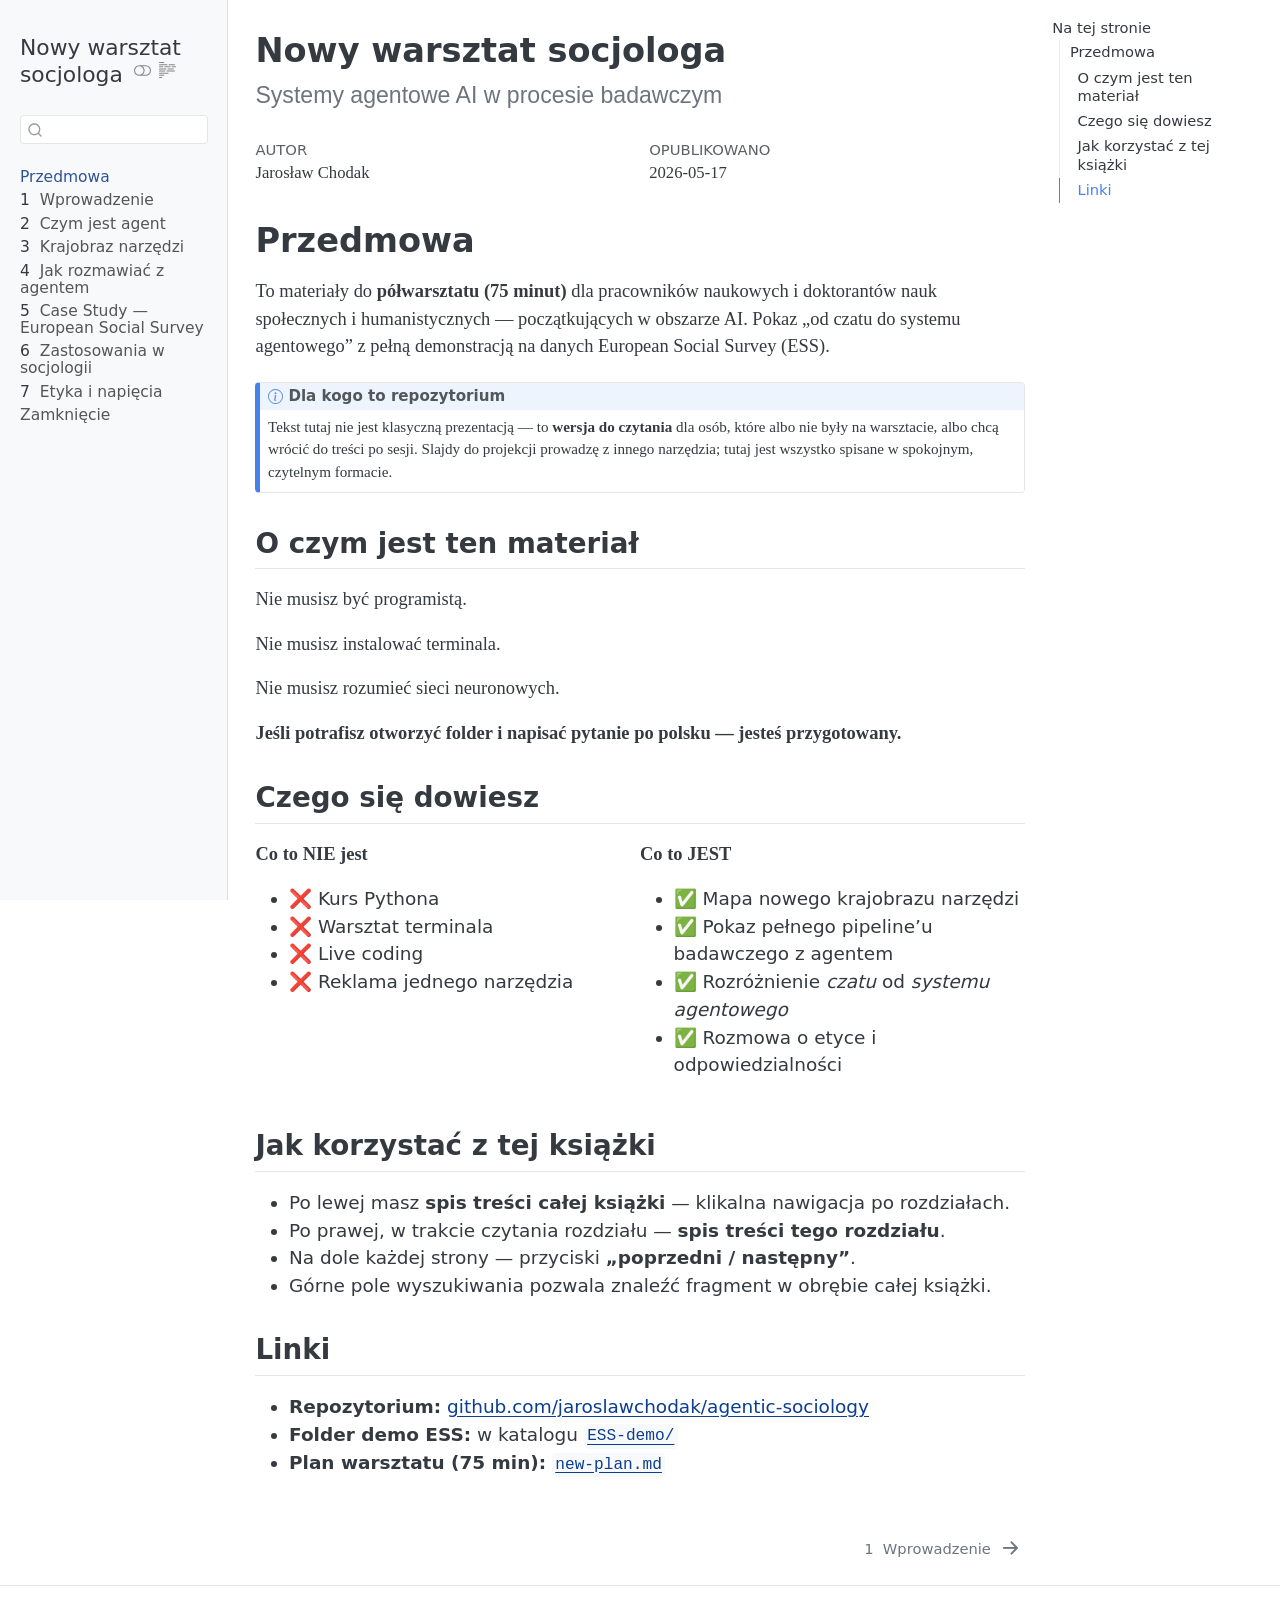
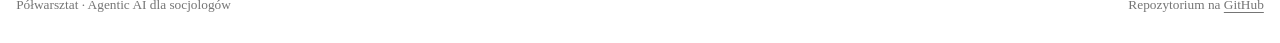
==== index.html @ ae9bf467 "Built site for gh-pages" ====
<!DOCTYPE html>
<html xmlns="http://www.w3.org/1999/xhtml" lang="pl" xml:lang="pl"><head>

<meta charset="utf-8">
<meta name="generator" content="quarto-1.6.40">

<meta name="viewport" content="width=device-width, initial-scale=1.0, user-scalable=yes">

<meta name="author" content="Jarosław Chodak">
<meta name="dcterms.date" content="2026-05-17">

<title>Nowy warsztat socjologa</title>
<style>
code{white-space: pre-wrap;}
span.smallcaps{font-variant: small-caps;}
div.columns{display: flex; gap: min(4vw, 1.5em);}
div.column{flex: auto; overflow-x: auto;}
div.hanging-indent{margin-left: 1.5em; text-indent: -1.5em;}
ul.task-list{list-style: none;}
ul.task-list li input[type="checkbox"] {
  width: 0.8em;
  margin: 0 0.8em 0.2em -1em; /* quarto-specific, see https://github.com/quarto-dev/quarto-cli/issues/4556 */ 
  vertical-align: middle;
}
</style>


<script src="site_libs/quarto-nav/quarto-nav.js"></script>
<script src="site_libs/quarto-nav/headroom.min.js"></script>
<script src="site_libs/clipboard/clipboard.min.js"></script>
<script src="site_libs/quarto-search/autocomplete.umd.js"></script>
<script src="site_libs/quarto-search/fuse.min.js"></script>
<script src="site_libs/quarto-search/quarto-search.js"></script>
<meta name="quarto:offset" content="./">
<link href="./01-wprowadzenie.html" rel="next">
<script src="site_libs/quarto-html/quarto.js"></script>
<script src="site_libs/quarto-html/popper.min.js"></script>
<script src="site_libs/quarto-html/tippy.umd.min.js"></script>
<script src="site_libs/quarto-html/anchor.min.js"></script>
<link href="site_libs/quarto-html/tippy.css" rel="stylesheet">
<link href="site_libs/quarto-html/quarto-syntax-highlighting-549806ee2085284f45b00abea8c6df48.css" rel="stylesheet" class="quarto-color-scheme" id="quarto-text-highlighting-styles">
<link href="site_libs/quarto-html/quarto-syntax-highlighting-dark-8ea72dc5fed832574809a9c94082fbbb.css" rel="prefetch" class="quarto-color-scheme quarto-color-alternate" id="quarto-text-highlighting-styles">
<script src="site_libs/bootstrap/bootstrap.min.js"></script>
<link href="site_libs/bootstrap/bootstrap-icons.css" rel="stylesheet">
<link href="site_libs/bootstrap/bootstrap-84f61140578a88987d3c018cc6b1b6c8.min.css" rel="stylesheet" append-hash="true" class="quarto-color-scheme" id="quarto-bootstrap" data-mode="light">
<link href="site_libs/bootstrap/bootstrap-dark-3d82178b4029b79cf09e392977d02663.min.css" rel="prefetch" append-hash="true" class="quarto-color-scheme quarto-color-alternate" id="quarto-bootstrap" data-mode="dark">
<script id="quarto-search-options" type="application/json">{
  "location": "sidebar",
  "copy-button": false,
  "collapse-after": 3,
  "panel-placement": "start",
  "type": "textbox",
  "limit": 50,
  "keyboard-shortcut": [
    "f",
    "/",
    "s"
  ],
  "show-item-context": false,
  "language": {
    "search-no-results-text": "Brak wyników",
    "search-matching-documents-text": "dopasowane dokumenty",
    "search-copy-link-title": "Kopiuj link do wyszukiwania",
    "search-hide-matches-text": "Ukryj dodatkowe dopasowania",
    "search-more-match-text": "więcej dopasowań w tym dokumencie",
    "search-more-matches-text": "więcej dopasowań w tym dokumencie",
    "search-clear-button-title": "Wyczyść",
    "search-text-placeholder": "",
    "search-detached-cancel-button-title": "Anuluj",
    "search-submit-button-title": "Zatwierdź",
    "search-label": "Szukaj"
  }
}</script>
<style>html{ scroll-behavior: smooth; }</style>


</head>

<body class="nav-sidebar docked">

<div id="quarto-search-results"></div>
  <header id="quarto-header" class="headroom fixed-top">
  <nav class="quarto-secondary-nav">
    <div class="container-fluid d-flex">
      <button type="button" class="quarto-btn-toggle btn" data-bs-toggle="collapse" role="button" data-bs-target=".quarto-sidebar-collapse-item" aria-controls="quarto-sidebar" aria-expanded="false" aria-label="Przełącz pasek boczny" onclick="if (window.quartoToggleHeadroom) { window.quartoToggleHeadroom(); }">
        <i class="bi bi-layout-text-sidebar-reverse"></i>
      </button>
        <nav class="quarto-page-breadcrumbs" aria-label="breadcrumb"><ol class="breadcrumb"><li class="breadcrumb-item"><a href="./index.html">Przedmowa</a></li></ol></nav>
        <a class="flex-grow-1" role="navigation" data-bs-toggle="collapse" data-bs-target=".quarto-sidebar-collapse-item" aria-controls="quarto-sidebar" aria-expanded="false" aria-label="Przełącz pasek boczny" onclick="if (window.quartoToggleHeadroom) { window.quartoToggleHeadroom(); }">      
        </a>
      <button type="button" class="btn quarto-search-button" aria-label="Szukaj" onclick="window.quartoOpenSearch();">
        <i class="bi bi-search"></i>
      </button>
    </div>
  </nav>
</header>
<!-- content -->
<div id="quarto-content" class="quarto-container page-columns page-rows-contents page-layout-article">
<!-- sidebar -->
  <nav id="quarto-sidebar" class="sidebar collapse collapse-horizontal quarto-sidebar-collapse-item sidebar-navigation docked overflow-auto">
    <div class="pt-lg-2 mt-2 text-left sidebar-header">
    <div class="sidebar-title mb-0 py-0">
      <a href="./">Nowy warsztat socjologa</a> 
        <div class="sidebar-tools-main">
  <a href="" class="quarto-color-scheme-toggle quarto-navigation-tool  px-1" onclick="window.quartoToggleColorScheme(); return false;" title="Przełącz tryb ciemny"><i class="bi"></i></a>
  <a href="" class="quarto-reader-toggle quarto-navigation-tool px-1" onclick="window.quartoToggleReader(); return false;" title="Przełącz tryb czytnika">
  <div class="quarto-reader-toggle-btn">
  <i class="bi"></i>
  </div>
</a>
</div>
    </div>
      </div>
        <div class="mt-2 flex-shrink-0 align-items-center">
        <div class="sidebar-search">
        <div id="quarto-search" class="" title="Szukaj"></div>
        </div>
        </div>
    <div class="sidebar-menu-container"> 
    <ul class="list-unstyled mt-1">
        <li class="sidebar-item">
  <div class="sidebar-item-container"> 
  <a href="./index.html" class="sidebar-item-text sidebar-link active">
 <span class="menu-text">Przedmowa</span></a>
  </div>
</li>
        <li class="sidebar-item">
  <div class="sidebar-item-container"> 
  <a href="./01-wprowadzenie.html" class="sidebar-item-text sidebar-link">
 <span class="menu-text"><span class="chapter-number">1</span>&nbsp; <span class="chapter-title">Wprowadzenie</span></span></a>
  </div>
</li>
        <li class="sidebar-item">
  <div class="sidebar-item-container"> 
  <a href="./02-czym-jest-agent.html" class="sidebar-item-text sidebar-link">
 <span class="menu-text"><span class="chapter-number">2</span>&nbsp; <span class="chapter-title">Czym jest agent</span></span></a>
  </div>
</li>
        <li class="sidebar-item">
  <div class="sidebar-item-container"> 
  <a href="./03-krajobraz.html" class="sidebar-item-text sidebar-link">
 <span class="menu-text"><span class="chapter-number">3</span>&nbsp; <span class="chapter-title">Krajobraz narzędzi</span></span></a>
  </div>
</li>
        <li class="sidebar-item">
  <div class="sidebar-item-container"> 
  <a href="./04-jak-rozmawiac.html" class="sidebar-item-text sidebar-link">
 <span class="menu-text"><span class="chapter-number">4</span>&nbsp; <span class="chapter-title">Jak rozmawiać z agentem</span></span></a>
  </div>
</li>
        <li class="sidebar-item">
  <div class="sidebar-item-container"> 
  <a href="./05-case-study-ess.html" class="sidebar-item-text sidebar-link">
 <span class="menu-text"><span class="chapter-number">5</span>&nbsp; <span class="chapter-title">Case Study — European Social Survey</span></span></a>
  </div>
</li>
        <li class="sidebar-item">
  <div class="sidebar-item-container"> 
  <a href="./06-zastosowania.html" class="sidebar-item-text sidebar-link">
 <span class="menu-text"><span class="chapter-number">6</span>&nbsp; <span class="chapter-title">Zastosowania w socjologii</span></span></a>
  </div>
</li>
        <li class="sidebar-item">
  <div class="sidebar-item-container"> 
  <a href="./07-friction.html" class="sidebar-item-text sidebar-link">
 <span class="menu-text"><span class="chapter-number">7</span>&nbsp; <span class="chapter-title">Etyka i napięcia</span></span></a>
  </div>
</li>
        <li class="sidebar-item">
  <div class="sidebar-item-container"> 
  <a href="./08-zamkniecie.html" class="sidebar-item-text sidebar-link">
 <span class="menu-text">Zamknięcie</span></a>
  </div>
</li>
    </ul>
    </div>
</nav>
<div id="quarto-sidebar-glass" class="quarto-sidebar-collapse-item" data-bs-toggle="collapse" data-bs-target=".quarto-sidebar-collapse-item"></div>
<!-- margin-sidebar -->
    <div id="quarto-margin-sidebar" class="sidebar margin-sidebar">
        <nav id="TOC" role="doc-toc" class="toc-active">
    <h2 id="toc-title">Na tej stronie</h2>
   
  <ul>
  <li><a href="#przedmowa" id="toc-przedmowa" class="nav-link active" data-scroll-target="#przedmowa">Przedmowa</a>
  <ul class="collapse">
  <li><a href="#o-czym-jest-ten-materiał" id="toc-o-czym-jest-ten-materiał" class="nav-link" data-scroll-target="#o-czym-jest-ten-materiał">O czym jest ten materiał</a></li>
  <li><a href="#czego-się-dowiesz" id="toc-czego-się-dowiesz" class="nav-link" data-scroll-target="#czego-się-dowiesz">Czego się dowiesz</a></li>
  <li><a href="#jak-korzystać-z-tej-książki" id="toc-jak-korzystać-z-tej-książki" class="nav-link" data-scroll-target="#jak-korzystać-z-tej-książki">Jak korzystać z tej książki</a></li>
  <li><a href="#linki" id="toc-linki" class="nav-link" data-scroll-target="#linki">Linki</a></li>
  </ul></li>
  </ul>
</nav>
    </div>
<!-- main -->
<main class="content" id="quarto-document-content">

<header id="title-block-header" class="quarto-title-block default">
<div class="quarto-title">
<h1 class="title">Nowy warsztat socjologa</h1>
<p class="subtitle lead">Systemy agentowe AI w procesie badawczym</p>
</div>



<div class="quarto-title-meta">

    <div>
    <div class="quarto-title-meta-heading">Autor</div>
    <div class="quarto-title-meta-contents">
             <p>Jarosław Chodak </p>
          </div>
  </div>
    
    <div>
    <div class="quarto-title-meta-heading">Opublikowano</div>
    <div class="quarto-title-meta-contents">
      <p class="date">2026-05-17</p>
    </div>
  </div>
  
    
  </div>
  


</header>


<section id="przedmowa" class="level1 unnumbered">
<h1 class="unnumbered">Przedmowa</h1>
<p>To materiały do <strong>półwarsztatu (75 minut)</strong> dla pracowników naukowych i doktorantów nauk społecznych i humanistycznych — początkujących w obszarze AI. Pokaz „od czatu do systemu agentowego” z pełną demonstracją na danych European Social Survey (ESS).</p>
<div class="callout callout-style-default callout-note callout-titled" title="Dla kogo to repozytorium">
<div class="callout-header d-flex align-content-center">
<div class="callout-icon-container">
<i class="callout-icon"></i>
</div>
<div class="callout-title-container flex-fill">
Dla kogo to repozytorium
</div>
</div>
<div class="callout-body-container callout-body">
<p>Tekst tutaj nie jest klasyczną prezentacją — to <strong>wersja do czytania</strong> dla osób, które albo nie były na warsztacie, albo chcą wrócić do treści po sesji. Slajdy do projekcji prowadzę z innego narzędzia; tutaj jest wszystko spisane w spokojnym, czytelnym formacie.</p>
</div>
</div>
<section id="o-czym-jest-ten-materiał" class="level2">
<h2 class="anchored" data-anchor-id="o-czym-jest-ten-materiał">O czym jest ten materiał</h2>
<p>Nie musisz być programistą.</p>
<p>Nie musisz instalować terminala.</p>
<p>Nie musisz rozumieć sieci neuronowych.</p>
<p><strong>Jeśli potrafisz otworzyć folder i napisać pytanie po polsku — jesteś przygotowany.</strong></p>
</section>
<section id="czego-się-dowiesz" class="level2">
<h2 class="anchored" data-anchor-id="czego-się-dowiesz">Czego się dowiesz</h2>
<div class="columns">
<div class="column" style="width:50%;">
<p><strong>Co to NIE jest</strong></p>
<ul>
<li>❌ Kurs Pythona</li>
<li>❌ Warsztat terminala</li>
<li>❌ Live coding</li>
<li>❌ Reklama jednego narzędzia</li>
</ul>
</div><div class="column" style="width:50%;">
<p><strong>Co to JEST</strong></p>
<ul>
<li>✅ Mapa nowego krajobrazu narzędzi</li>
<li>✅ Pokaz pełnego pipeline’u badawczego z agentem</li>
<li>✅ Rozróżnienie <em>czatu</em> od <em>systemu agentowego</em></li>
<li>✅ Rozmowa o etyce i odpowiedzialności</li>
</ul>
</div>
</div>
</section>
<section id="jak-korzystać-z-tej-książki" class="level2">
<h2 class="anchored" data-anchor-id="jak-korzystać-z-tej-książki">Jak korzystać z tej książki</h2>
<ul>
<li>Po lewej masz <strong>spis treści całej książki</strong> — klikalna nawigacja po rozdziałach.</li>
<li>Po prawej, w trakcie czytania rozdziału — <strong>spis treści tego rozdziału</strong>.</li>
<li>Na dole każdej strony — przyciski <strong>„poprzedni / następny”</strong>.</li>
<li>Górne pole wyszukiwania pozwala znaleźć fragment w obrębie całej książki.</li>
</ul>
</section>
<section id="linki" class="level2">
<h2 class="anchored" data-anchor-id="linki">Linki</h2>
<ul>
<li><strong>Repozytorium:</strong> <a href="https://github.com/jaroslawchodak/agentic-sociology">github.com/jaroslawchodak/agentic-sociology</a></li>
<li><strong>Folder demo ESS:</strong> w katalogu <a href="https://github.com/jaroslawchodak/agentic-sociology/tree/main/ESS-demo"><code>ESS-demo/</code></a></li>
<li><strong>Plan warsztatu (75 min):</strong> <a href="https://github.com/jaroslawchodak/agentic-sociology/blob/main/new-plan.md"><code>new-plan.md</code></a></li>
</ul>


</section>
</section>

</main> <!-- /main -->
<script id="quarto-html-after-body" type="application/javascript">
window.document.addEventListener("DOMContentLoaded", function (event) {
  const toggleBodyColorMode = (bsSheetEl) => {
    const mode = bsSheetEl.getAttribute("data-mode");
    const bodyEl = window.document.querySelector("body");
    if (mode === "dark") {
      bodyEl.classList.add("quarto-dark");
      bodyEl.classList.remove("quarto-light");
    } else {
      bodyEl.classList.add("quarto-light");
      bodyEl.classList.remove("quarto-dark");
    }
  }
  const toggleBodyColorPrimary = () => {
    const bsSheetEl = window.document.querySelector("link#quarto-bootstrap");
    if (bsSheetEl) {
      toggleBodyColorMode(bsSheetEl);
    }
  }
  toggleBodyColorPrimary();  
  const disableStylesheet = (stylesheets) => {
    for (let i=0; i < stylesheets.length; i++) {
      const stylesheet = stylesheets[i];
      stylesheet.rel = 'prefetch';
    }
  }
  const enableStylesheet = (stylesheets) => {
    for (let i=0; i < stylesheets.length; i++) {
      const stylesheet = stylesheets[i];
      stylesheet.rel = 'stylesheet';
    }
  }
  const manageTransitions = (selector, allowTransitions) => {
    const els = window.document.querySelectorAll(selector);
    for (let i=0; i < els.length; i++) {
      const el = els[i];
      if (allowTransitions) {
        el.classList.remove('notransition');
      } else {
        el.classList.add('notransition');
      }
    }
  }
  const toggleGiscusIfUsed = (isAlternate, darkModeDefault) => {
    const baseTheme = document.querySelector('#giscus-base-theme')?.value ?? 'light';
    const alternateTheme = document.querySelector('#giscus-alt-theme')?.value ?? 'dark';
    let newTheme = '';
    if(darkModeDefault) {
      newTheme = isAlternate ? baseTheme : alternateTheme;
    } else {
      newTheme = isAlternate ? alternateTheme : baseTheme;
    }
    const changeGiscusTheme = () => {
      // From: https://github.com/giscus/giscus/issues/336
      const sendMessage = (message) => {
        const iframe = document.querySelector('iframe.giscus-frame');
        if (!iframe) return;
        iframe.contentWindow.postMessage({ giscus: message }, 'https://giscus.app');
      }
      sendMessage({
        setConfig: {
          theme: newTheme
        }
      });
    }
    const isGiscussLoaded = window.document.querySelector('iframe.giscus-frame') !== null;
    if (isGiscussLoaded) {
      changeGiscusTheme();
    }
  }
  const toggleColorMode = (alternate) => {
    // Switch the stylesheets
    const alternateStylesheets = window.document.querySelectorAll('link.quarto-color-scheme.quarto-color-alternate');
    manageTransitions('#quarto-margin-sidebar .nav-link', false);
    if (alternate) {
      enableStylesheet(alternateStylesheets);
      for (const sheetNode of alternateStylesheets) {
        if (sheetNode.id === "quarto-bootstrap") {
          toggleBodyColorMode(sheetNode);
        }
      }
    } else {
      disableStylesheet(alternateStylesheets);
      toggleBodyColorPrimary();
    }
    manageTransitions('#quarto-margin-sidebar .nav-link', true);
    // Switch the toggles
    const toggles = window.document.querySelectorAll('.quarto-color-scheme-toggle');
    for (let i=0; i < toggles.length; i++) {
      const toggle = toggles[i];
      if (toggle) {
        if (alternate) {
          toggle.classList.add("alternate");     
        } else {
          toggle.classList.remove("alternate");
        }
      }
    }
    // Hack to workaround the fact that safari doesn't
    // properly recolor the scrollbar when toggling (#1455)
    if (navigator.userAgent.indexOf('Safari') > 0 && navigator.userAgent.indexOf('Chrome') == -1) {
      manageTransitions("body", false);
      window.scrollTo(0, 1);
      setTimeout(() => {
        window.scrollTo(0, 0);
        manageTransitions("body", true);
      }, 40);  
    }
  }
  const isFileUrl = () => { 
    return window.location.protocol === 'file:';
  }
  const hasAlternateSentinel = () => {  
    let styleSentinel = getColorSchemeSentinel();
    if (styleSentinel !== null) {
      return styleSentinel === "alternate";
    } else {
      return false;
    }
  }
  const setStyleSentinel = (alternate) => {
    const value = alternate ? "alternate" : "default";
    if (!isFileUrl()) {
      window.localStorage.setItem("quarto-color-scheme", value);
    } else {
      localAlternateSentinel = value;
    }
  }
  const getColorSchemeSentinel = () => {
    if (!isFileUrl()) {
      const storageValue = window.localStorage.getItem("quarto-color-scheme");
      return storageValue != null ? storageValue : localAlternateSentinel;
    } else {
      return localAlternateSentinel;
    }
  }
  const darkModeDefault = false;
  let localAlternateSentinel = darkModeDefault ? 'alternate' : 'default';
  // Dark / light mode switch
  window.quartoToggleColorScheme = () => {
    // Read the current dark / light value 
    let toAlternate = !hasAlternateSentinel();
    toggleColorMode(toAlternate);
    setStyleSentinel(toAlternate);
    toggleGiscusIfUsed(toAlternate, darkModeDefault);
  };
  // Ensure there is a toggle, if there isn't float one in the top right
  if (window.document.querySelector('.quarto-color-scheme-toggle') === null) {
    const a = window.document.createElement('a');
    a.classList.add('top-right');
    a.classList.add('quarto-color-scheme-toggle');
    a.href = "";
    a.onclick = function() { try { window.quartoToggleColorScheme(); } catch {} return false; };
    const i = window.document.createElement("i");
    i.classList.add('bi');
    a.appendChild(i);
    window.document.body.appendChild(a);
  }
  // Switch to dark mode if need be
  if (hasAlternateSentinel()) {
    toggleColorMode(true);
  } else {
    toggleColorMode(false);
  }
  const icon = "";
  const anchorJS = new window.AnchorJS();
  anchorJS.options = {
    placement: 'right',
    icon: icon
  };
  anchorJS.add('.anchored');
  const isCodeAnnotation = (el) => {
    for (const clz of el.classList) {
      if (clz.startsWith('code-annotation-')) {                     
        return true;
      }
    }
    return false;
  }
  const onCopySuccess = function(e) {
    // button target
    const button = e.trigger;
    // don't keep focus
    button.blur();
    // flash "checked"
    button.classList.add('code-copy-button-checked');
    var currentTitle = button.getAttribute("title");
    button.setAttribute("title", "Skopiowano!");
    let tooltip;
    if (window.bootstrap) {
      button.setAttribute("data-bs-toggle", "tooltip");
      button.setAttribute("data-bs-placement", "left");
      button.setAttribute("data-bs-title", "Skopiowano!");
      tooltip = new bootstrap.Tooltip(button, 
        { trigger: "manual", 
          customClass: "code-copy-button-tooltip",
          offset: [0, -8]});
      tooltip.show();    
    }
    setTimeout(function() {
      if (tooltip) {
        tooltip.hide();
        button.removeAttribute("data-bs-title");
        button.removeAttribute("data-bs-toggle");
        button.removeAttribute("data-bs-placement");
      }
      button.setAttribute("title", currentTitle);
      button.classList.remove('code-copy-button-checked');
    }, 1000);
    // clear code selection
    e.clearSelection();
  }
  const getTextToCopy = function(trigger) {
      const codeEl = trigger.previousElementSibling.cloneNode(true);
      for (const childEl of codeEl.children) {
        if (isCodeAnnotation(childEl)) {
          childEl.remove();
        }
      }
      return codeEl.innerText;
  }
  const clipboard = new window.ClipboardJS('.code-copy-button:not([data-in-quarto-modal])', {
    text: getTextToCopy
  });
  clipboard.on('success', onCopySuccess);
  if (window.document.getElementById('quarto-embedded-source-code-modal')) {
    const clipboardModal = new window.ClipboardJS('.code-copy-button[data-in-quarto-modal]', {
      text: getTextToCopy,
      container: window.document.getElementById('quarto-embedded-source-code-modal')
    });
    clipboardModal.on('success', onCopySuccess);
  }
    var localhostRegex = new RegExp(/^(?:http|https):\/\/localhost\:?[0-9]*\//);
    var mailtoRegex = new RegExp(/^mailto:/);
      var filterRegex = new RegExp('/' + window.location.host + '/');
    var isInternal = (href) => {
        return filterRegex.test(href) || localhostRegex.test(href) || mailtoRegex.test(href);
    }
    // Inspect non-navigation links and adorn them if external
 	var links = window.document.querySelectorAll('a[href]:not(.nav-link):not(.navbar-brand):not(.toc-action):not(.sidebar-link):not(.sidebar-item-toggle):not(.pagination-link):not(.no-external):not([aria-hidden]):not(.dropdown-item):not(.quarto-navigation-tool):not(.about-link)');
    for (var i=0; i<links.length; i++) {
      const link = links[i];
      if (!isInternal(link.href)) {
        // undo the damage that might have been done by quarto-nav.js in the case of
        // links that we want to consider external
        if (link.dataset.originalHref !== undefined) {
          link.href = link.dataset.originalHref;
        }
      }
    }
  function tippyHover(el, contentFn, onTriggerFn, onUntriggerFn) {
    const config = {
      allowHTML: true,
      maxWidth: 500,
      delay: 100,
      arrow: false,
      appendTo: function(el) {
          return el.parentElement;
      },
      interactive: true,
      interactiveBorder: 10,
      theme: 'quarto',
      placement: 'bottom-start',
    };
    if (contentFn) {
      config.content = contentFn;
    }
    if (onTriggerFn) {
      config.onTrigger = onTriggerFn;
    }
    if (onUntriggerFn) {
      config.onUntrigger = onUntriggerFn;
    }
    window.tippy(el, config); 
  }
  const noterefs = window.document.querySelectorAll('a[role="doc-noteref"]');
  for (var i=0; i<noterefs.length; i++) {
    const ref = noterefs[i];
    tippyHover(ref, function() {
      // use id or data attribute instead here
      let href = ref.getAttribute('data-footnote-href') || ref.getAttribute('href');
      try { href = new URL(href).hash; } catch {}
      const id = href.replace(/^#\/?/, "");
      const note = window.document.getElementById(id);
      if (note) {
        return note.innerHTML;
      } else {
        return "";
      }
    });
  }
  const xrefs = window.document.querySelectorAll('a.quarto-xref');
  const processXRef = (id, note) => {
    // Strip column container classes
    const stripColumnClz = (el) => {
      el.classList.remove("page-full", "page-columns");
      if (el.children) {
        for (const child of el.children) {
          stripColumnClz(child);
        }
      }
    }
    stripColumnClz(note)
    if (id === null || id.startsWith('sec-')) {
      // Special case sections, only their first couple elements
      const container = document.createElement("div");
      if (note.children && note.children.length > 2) {
        container.appendChild(note.children[0].cloneNode(true));
        for (let i = 1; i < note.children.length; i++) {
          const child = note.children[i];
          if (child.tagName === "P" && child.innerText === "") {
            continue;
          } else {
            container.appendChild(child.cloneNode(true));
            break;
          }
        }
        if (window.Quarto?.typesetMath) {
          window.Quarto.typesetMath(container);
        }
        return container.innerHTML
      } else {
        if (window.Quarto?.typesetMath) {
          window.Quarto.typesetMath(note);
        }
        return note.innerHTML;
      }
    } else {
      // Remove any anchor links if they are present
      const anchorLink = note.querySelector('a.anchorjs-link');
      if (anchorLink) {
        anchorLink.remove();
      }
      if (window.Quarto?.typesetMath) {
        window.Quarto.typesetMath(note);
      }
      if (note.classList.contains("callout")) {
        return note.outerHTML;
      } else {
        return note.innerHTML;
      }
    }
  }
  for (var i=0; i<xrefs.length; i++) {
    const xref = xrefs[i];
    tippyHover(xref, undefined, function(instance) {
      instance.disable();
      let url = xref.getAttribute('href');
      let hash = undefined; 
      if (url.startsWith('#')) {
        hash = url;
      } else {
        try { hash = new URL(url).hash; } catch {}
      }
      if (hash) {
        const id = hash.replace(/^#\/?/, "");
        const note = window.document.getElementById(id);
        if (note !== null) {
          try {
            const html = processXRef(id, note.cloneNode(true));
            instance.setContent(html);
          } finally {
            instance.enable();
            instance.show();
          }
        } else {
          // See if we can fetch this
          fetch(url.split('#')[0])
          .then(res => res.text())
          .then(html => {
            const parser = new DOMParser();
            const htmlDoc = parser.parseFromString(html, "text/html");
            const note = htmlDoc.getElementById(id);
            if (note !== null) {
              const html = processXRef(id, note);
              instance.setContent(html);
            } 
          }).finally(() => {
            instance.enable();
            instance.show();
          });
        }
      } else {
        // See if we can fetch a full url (with no hash to target)
        // This is a special case and we should probably do some content thinning / targeting
        fetch(url)
        .then(res => res.text())
        .then(html => {
          const parser = new DOMParser();
          const htmlDoc = parser.parseFromString(html, "text/html");
          const note = htmlDoc.querySelector('main.content');
          if (note !== null) {
            // This should only happen for chapter cross references
            // (since there is no id in the URL)
            // remove the first header
            if (note.children.length > 0 && note.children[0].tagName === "HEADER") {
              note.children[0].remove();
            }
            const html = processXRef(null, note);
            instance.setContent(html);
          } 
        }).finally(() => {
          instance.enable();
          instance.show();
        });
      }
    }, function(instance) {
    });
  }
      let selectedAnnoteEl;
      const selectorForAnnotation = ( cell, annotation) => {
        let cellAttr = 'data-code-cell="' + cell + '"';
        let lineAttr = 'data-code-annotation="' +  annotation + '"';
        const selector = 'span[' + cellAttr + '][' + lineAttr + ']';
        return selector;
      }
      const selectCodeLines = (annoteEl) => {
        const doc = window.document;
        const targetCell = annoteEl.getAttribute("data-target-cell");
        const targetAnnotation = annoteEl.getAttribute("data-target-annotation");
        const annoteSpan = window.document.querySelector(selectorForAnnotation(targetCell, targetAnnotation));
        const lines = annoteSpan.getAttribute("data-code-lines").split(",");
        const lineIds = lines.map((line) => {
          return targetCell + "-" + line;
        })
        let top = null;
        let height = null;
        let parent = null;
        if (lineIds.length > 0) {
            //compute the position of the single el (top and bottom and make a div)
            const el = window.document.getElementById(lineIds[0]);
            top = el.offsetTop;
            height = el.offsetHeight;
            parent = el.parentElement.parentElement;
          if (lineIds.length > 1) {
            const lastEl = window.document.getElementById(lineIds[lineIds.length - 1]);
            const bottom = lastEl.offsetTop + lastEl.offsetHeight;
            height = bottom - top;
          }
          if (top !== null && height !== null && parent !== null) {
            // cook up a div (if necessary) and position it 
            let div = window.document.getElementById("code-annotation-line-highlight");
            if (div === null) {
              div = window.document.createElement("div");
              div.setAttribute("id", "code-annotation-line-highlight");
              div.style.position = 'absolute';
              parent.appendChild(div);
            }
            div.style.top = top - 2 + "px";
            div.style.height = height + 4 + "px";
            div.style.left = 0;
            let gutterDiv = window.document.getElementById("code-annotation-line-highlight-gutter");
            if (gutterDiv === null) {
              gutterDiv = window.document.createElement("div");
              gutterDiv.setAttribute("id", "code-annotation-line-highlight-gutter");
              gutterDiv.style.position = 'absolute';
              const codeCell = window.document.getElementById(targetCell);
              const gutter = codeCell.querySelector('.code-annotation-gutter');
              gutter.appendChild(gutterDiv);
            }
            gutterDiv.style.top = top - 2 + "px";
            gutterDiv.style.height = height + 4 + "px";
          }
          selectedAnnoteEl = annoteEl;
        }
      };
      const unselectCodeLines = () => {
        const elementsIds = ["code-annotation-line-highlight", "code-annotation-line-highlight-gutter"];
        elementsIds.forEach((elId) => {
          const div = window.document.getElementById(elId);
          if (div) {
            div.remove();
          }
        });
        selectedAnnoteEl = undefined;
      };
        // Handle positioning of the toggle
    window.addEventListener(
      "resize",
      throttle(() => {
        elRect = undefined;
        if (selectedAnnoteEl) {
          selectCodeLines(selectedAnnoteEl);
        }
      }, 10)
    );
    function throttle(fn, ms) {
    let throttle = false;
    let timer;
      return (...args) => {
        if(!throttle) { // first call gets through
            fn.apply(this, args);
            throttle = true;
        } else { // all the others get throttled
            if(timer) clearTimeout(timer); // cancel #2
            timer = setTimeout(() => {
              fn.apply(this, args);
              timer = throttle = false;
            }, ms);
        }
      };
    }
      // Attach click handler to the DT
      const annoteDls = window.document.querySelectorAll('dt[data-target-cell]');
      for (const annoteDlNode of annoteDls) {
        annoteDlNode.addEventListener('click', (event) => {
          const clickedEl = event.target;
          if (clickedEl !== selectedAnnoteEl) {
            unselectCodeLines();
            const activeEl = window.document.querySelector('dt[data-target-cell].code-annotation-active');
            if (activeEl) {
              activeEl.classList.remove('code-annotation-active');
            }
            selectCodeLines(clickedEl);
            clickedEl.classList.add('code-annotation-active');
          } else {
            // Unselect the line
            unselectCodeLines();
            clickedEl.classList.remove('code-annotation-active');
          }
        });
      }
  const findCites = (el) => {
    const parentEl = el.parentElement;
    if (parentEl) {
      const cites = parentEl.dataset.cites;
      if (cites) {
        return {
          el,
          cites: cites.split(' ')
        };
      } else {
        return findCites(el.parentElement)
      }
    } else {
      return undefined;
    }
  };
  var bibliorefs = window.document.querySelectorAll('a[role="doc-biblioref"]');
  for (var i=0; i<bibliorefs.length; i++) {
    const ref = bibliorefs[i];
    const citeInfo = findCites(ref);
    if (citeInfo) {
      tippyHover(citeInfo.el, function() {
        var popup = window.document.createElement('div');
        citeInfo.cites.forEach(function(cite) {
          var citeDiv = window.document.createElement('div');
          citeDiv.classList.add('hanging-indent');
          citeDiv.classList.add('csl-entry');
          var biblioDiv = window.document.getElementById('ref-' + cite);
          if (biblioDiv) {
            citeDiv.innerHTML = biblioDiv.innerHTML;
          }
          popup.appendChild(citeDiv);
        });
        return popup.innerHTML;
      });
    }
  }
});
</script>
<nav class="page-navigation">
  <div class="nav-page nav-page-previous">
  </div>
  <div class="nav-page nav-page-next">
      <a href="./01-wprowadzenie.html" class="pagination-link" aria-label="Wprowadzenie">
        <span class="nav-page-text"><span class="chapter-number">1</span>&nbsp; <span class="chapter-title">Wprowadzenie</span></span> <i class="bi bi-arrow-right-short"></i>
      </a>
  </div>
</nav>
</div> <!-- /content -->
<footer class="footer">
  <div class="nav-footer">
    <div class="nav-footer-left">
<p>Półwarsztat · Agentic AI dla socjologów</p>
</div>   
    <div class="nav-footer-center">
      &nbsp;
    </div>
    <div class="nav-footer-right">
<p>Repozytorium na <a href="https://github.com/jaroslawchodak/agentic-sociology">GitHub</a></p>
</div>
  </div>
</footer>




<script src="site_libs/quarto-html/zenscroll-min.js"></script>
</body></html>
---- site_libs/quarto-html/tippy.css ----
.tippy-box[data-animation=fade][data-state=hidden]{opacity:0}[data-tippy-root]{max-width:calc(100vw - 10px)}.tippy-box{position:relative;background-color:#333;color:#fff;border-radius:4px;font-size:14px;line-height:1.4;white-space:normal;outline:0;transition-property:transform,visibility,opacity}.tippy-box[data-placement^=top]>.tippy-arrow{bottom:0}.tippy-box[data-placement^=top]>.tippy-arrow:before{bottom:-7px;left:0;border-width:8px 8px 0;border-top-color:initial;transform-origin:center top}.tippy-box[data-placement^=bottom]>.tippy-arrow{top:0}.tippy-box[data-placement^=bottom]>.tippy-arrow:before{top:-7px;left:0;border-width:0 8px 8px;border-bottom-color:initial;transform-origin:center bottom}.tippy-box[data-placement^=left]>.tippy-arrow{right:0}.tippy-box[data-placement^=left]>.tippy-arrow:before{border-width:8px 0 8px 8px;border-left-color:initial;right:-7px;transform-origin:center left}.tippy-box[data-placement^=right]>.tippy-arrow{left:0}.tippy-box[data-placement^=right]>.tippy-arrow:before{left:-7px;border-width:8px 8px 8px 0;border-right-color:initial;transform-origin:center right}.tippy-box[data-inertia][data-state=visible]{transition-timing-function:cubic-bezier(.54,1.5,.38,1.11)}.tippy-arrow{width:16px;height:16px;color:#333}.tippy-arrow:before{content:"";position:absolute;border-color:transparent;border-style:solid}.tippy-content{position:relative;padding:5px 9px;z-index:1}
---- site_libs/quarto-html/quarto-syntax-highlighting-549806ee2085284f45b00abea8c6df48.css ----
/* quarto syntax highlight colors */
:root {
  --quarto-hl-ot-color: #003B4F;
  --quarto-hl-at-color: #657422;
  --quarto-hl-ss-color: #20794D;
  --quarto-hl-an-color: #5E5E5E;
  --quarto-hl-fu-color: #4758AB;
  --quarto-hl-st-color: #20794D;
  --quarto-hl-cf-color: #003B4F;
  --quarto-hl-op-color: #5E5E5E;
  --quarto-hl-er-color: #AD0000;
  --quarto-hl-bn-color: #AD0000;
  --quarto-hl-al-color: #AD0000;
  --quarto-hl-va-color: #111111;
  --quarto-hl-bu-color: inherit;
  --quarto-hl-ex-color: inherit;
  --quarto-hl-pp-color: #AD0000;
  --quarto-hl-in-color: #5E5E5E;
  --quarto-hl-vs-color: #20794D;
  --quarto-hl-wa-color: #5E5E5E;
  --quarto-hl-do-color: #5E5E5E;
  --quarto-hl-im-color: #00769E;
  --quarto-hl-ch-color: #20794D;
  --quarto-hl-dt-color: #AD0000;
  --quarto-hl-fl-color: #AD0000;
  --quarto-hl-co-color: #5E5E5E;
  --quarto-hl-cv-color: #5E5E5E;
  --quarto-hl-cn-color: #8f5902;
  --quarto-hl-sc-color: #5E5E5E;
  --quarto-hl-dv-color: #AD0000;
  --quarto-hl-kw-color: #003B4F;
}

/* other quarto variables */
:root {
  --quarto-font-monospace: SFMono-Regular, Menlo, Monaco, Consolas, "Liberation Mono", "Courier New", monospace;
}

pre > code.sourceCode > span {
  color: #003B4F;
}

code span {
  color: #003B4F;
}

code.sourceCode > span {
  color: #003B4F;
}

div.sourceCode,
div.sourceCode pre.sourceCode {
  color: #003B4F;
}

code span.ot {
  color: #003B4F;
  font-style: inherit;
}

code span.at {
  color: #657422;
  font-style: inherit;
}

code span.ss {
  color: #20794D;
  font-style: inherit;
}

code span.an {
  color: #5E5E5E;
  font-style: inherit;
}

code span.fu {
  color: #4758AB;
  font-style: inherit;
}

code span.st {
  color: #20794D;
  font-style: inherit;
}

code span.cf {
  color: #003B4F;
  font-weight: bold;
  font-style: inherit;
}

code span.op {
  color: #5E5E5E;
  font-style: inherit;
}

code span.er {
  color: #AD0000;
  font-style: inherit;
}

code span.bn {
  color: #AD0000;
  font-style: inherit;
}

code span.al {
  color: #AD0000;
  font-style: inherit;
}

code span.va {
  color: #111111;
  font-style: inherit;
}

code span.bu {
  font-style: inherit;
}

code span.ex {
  font-style: inherit;
}

code span.pp {
  color: #AD0000;
  font-style: inherit;
}

code span.in {
  color: #5E5E5E;
  font-style: inherit;
}

code span.vs {
  color: #20794D;
  font-style: inherit;
}

code span.wa {
  color: #5E5E5E;
  font-style: italic;
}

code span.do {
  color: #5E5E5E;
  font-style: italic;
}

code span.im {
  color: #00769E;
  font-style: inherit;
}

code span.ch {
  color: #20794D;
  font-style: inherit;
}

code span.dt {
  color: #AD0000;
  font-style: inherit;
}

code span.fl {
  color: #AD0000;
  font-style: inherit;
}

code span.co {
  color: #5E5E5E;
  font-style: inherit;
}

code span.cv {
  color: #5E5E5E;
  font-style: italic;
}

code span.cn {
  color: #8f5902;
  font-style: inherit;
}

code span.sc {
  color: #5E5E5E;
  font-style: inherit;
}

code span.dv {
  color: #AD0000;
  font-style: inherit;
}

code span.kw {
  color: #003B4F;
  font-weight: bold;
  font-style: inherit;
}

.prevent-inlining {
  content: "</";
}

/*# sourceMappingURL=ae99138f4fbc2fb4c9f5e5cd69c22459.css.map */
---- site_libs/quarto-html/quarto-syntax-highlighting-dark-8ea72dc5fed832574809a9c94082fbbb.css ----
/* quarto syntax highlight colors */
:root {
  --quarto-hl-al-color: #f07178;
  --quarto-hl-an-color: #d4d0ab;
  --quarto-hl-at-color: #00e0e0;
  --quarto-hl-bn-color: #d4d0ab;
  --quarto-hl-bu-color: #abe338;
  --quarto-hl-ch-color: #abe338;
  --quarto-hl-co-color: #f8f8f2;
  --quarto-hl-cv-color: #ffd700;
  --quarto-hl-cn-color: #ffd700;
  --quarto-hl-cf-color: #ffa07a;
  --quarto-hl-dt-color: #ffa07a;
  --quarto-hl-dv-color: #d4d0ab;
  --quarto-hl-do-color: #f8f8f2;
  --quarto-hl-er-color: #f07178;
  --quarto-hl-ex-color: #00e0e0;
  --quarto-hl-fl-color: #d4d0ab;
  --quarto-hl-fu-color: #ffa07a;
  --quarto-hl-im-color: #abe338;
  --quarto-hl-in-color: #d4d0ab;
  --quarto-hl-kw-color: #ffa07a;
  --quarto-hl-op-color: #ffa07a;
  --quarto-hl-ot-color: #00e0e0;
  --quarto-hl-pp-color: #dcc6e0;
  --quarto-hl-re-color: #00e0e0;
  --quarto-hl-sc-color: #abe338;
  --quarto-hl-ss-color: #abe338;
  --quarto-hl-st-color: #abe338;
  --quarto-hl-va-color: #00e0e0;
  --quarto-hl-vs-color: #abe338;
  --quarto-hl-wa-color: #dcc6e0;
}

/* other quarto variables */
:root {
  --quarto-font-monospace: SFMono-Regular, Menlo, Monaco, Consolas, "Liberation Mono", "Courier New", monospace;
}

code span.al {
  background-color: #2a0f15;
  font-weight: bold;
  color: #f07178;
}

code span.an {
  color: #d4d0ab;
}

code span.at {
  color: #00e0e0;
}

code span.bn {
  color: #d4d0ab;
}

code span.bu {
  color: #abe338;
}

code span.ch {
  color: #abe338;
}

code span.co {
  font-style: italic;
  color: #f8f8f2;
}

code span.cv {
  color: #ffd700;
}

code span.cn {
  color: #ffd700;
}

code span.cf {
  font-weight: bold;
  color: #ffa07a;
}

code span.dt {
  color: #ffa07a;
}

code span.dv {
  color: #d4d0ab;
}

code span.do {
  color: #f8f8f2;
}

code span.er {
  color: #f07178;
  text-decoration: underline;
}

code span.ex {
  font-weight: bold;
  color: #00e0e0;
}

code span.fl {
  color: #d4d0ab;
}

code span.fu {
  color: #ffa07a;
}

code span.im {
  color: #abe338;
}

code span.in {
  color: #d4d0ab;
}

code span.kw {
  font-weight: bold;
  color: #ffa07a;
}

pre > code.sourceCode > span {
  color: #f8f8f2;
}

code span {
  color: #f8f8f2;
}

code.sourceCode > span {
  color: #f8f8f2;
}

div.sourceCode,
div.sourceCode pre.sourceCode {
  color: #f8f8f2;
}

code span.op {
  color: #ffa07a;
}

code span.ot {
  color: #00e0e0;
}

code span.pp {
  color: #dcc6e0;
}

code span.re {
  background-color: #f8f8f2;
  color: #00e0e0;
}

code span.sc {
  color: #abe338;
}

code span.ss {
  color: #abe338;
}

code span.st {
  color: #abe338;
}

code span.va {
  color: #00e0e0;
}

code span.vs {
  color: #abe338;
}

code span.wa {
  color: #dcc6e0;
}

.prevent-inlining {
  content: "</";
}

/*# sourceMappingURL=74548907a2aa49896d8738a3cf5e8124.css.map */
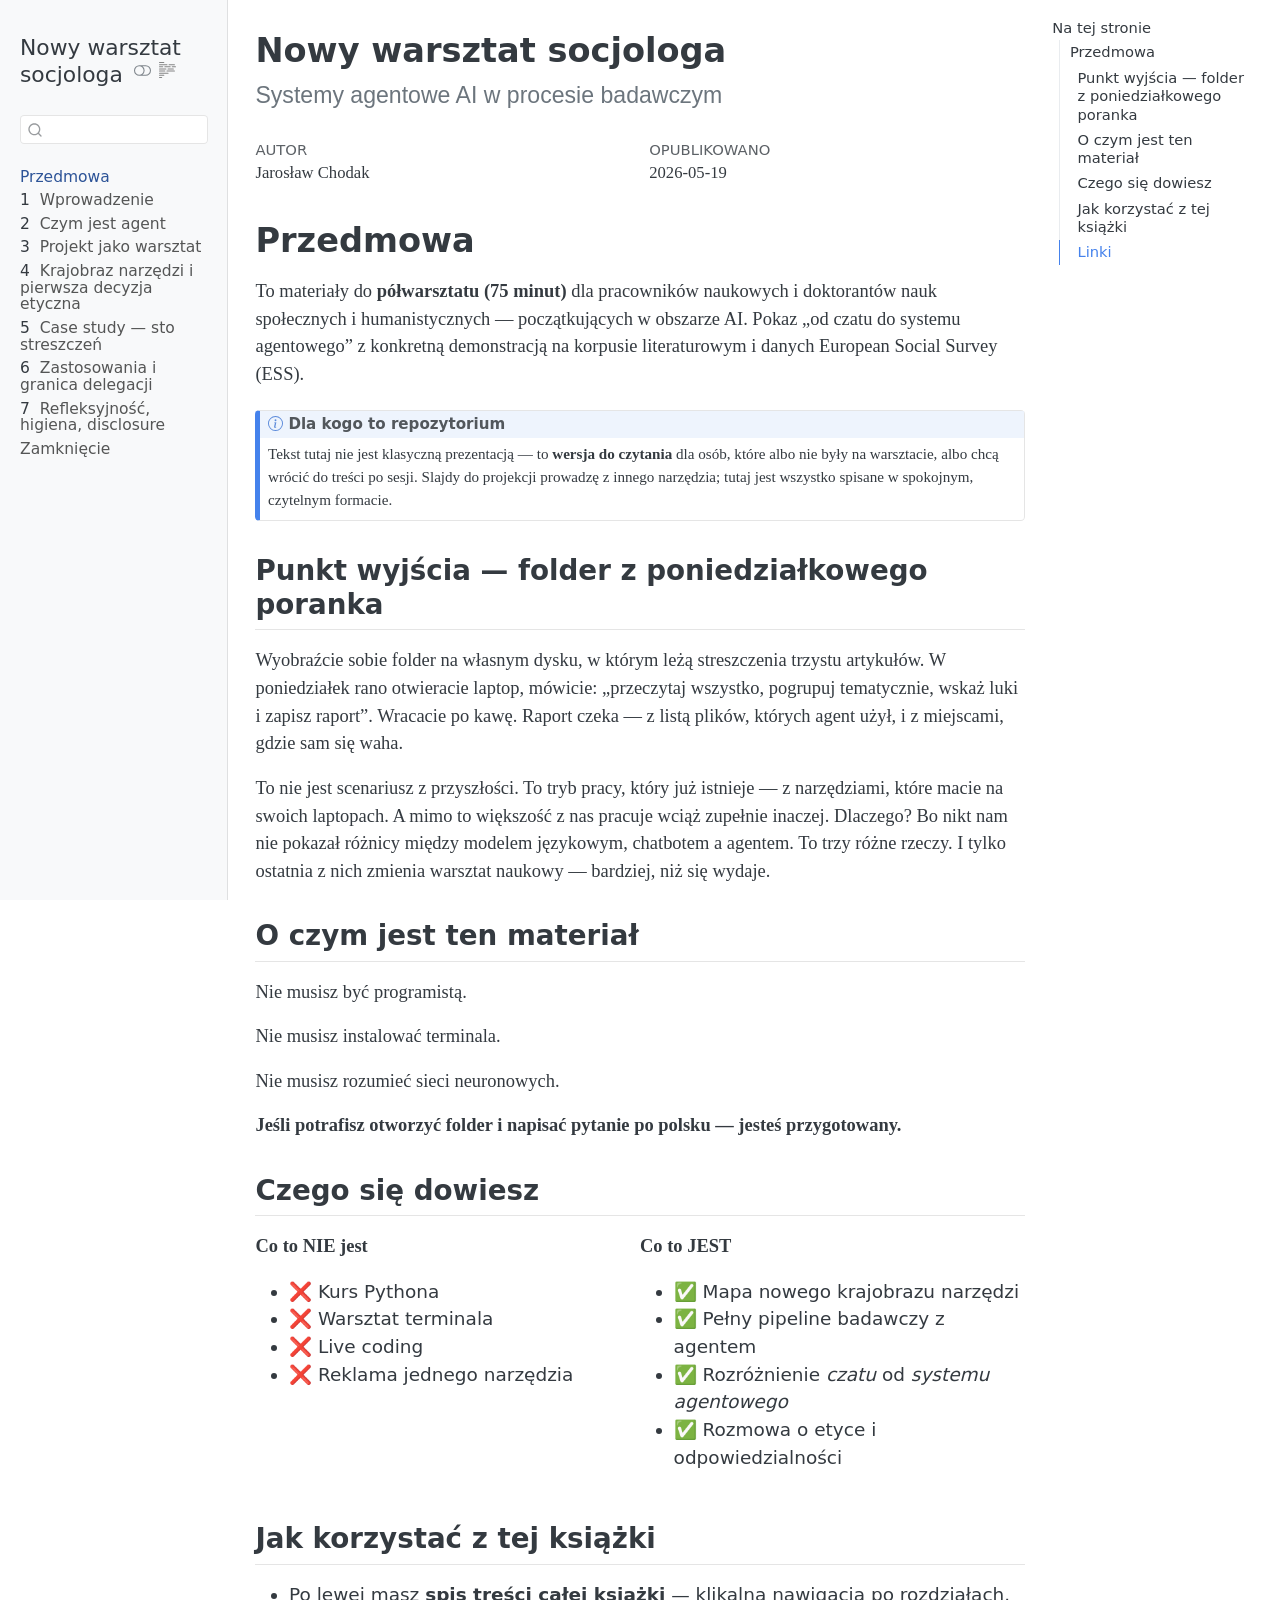
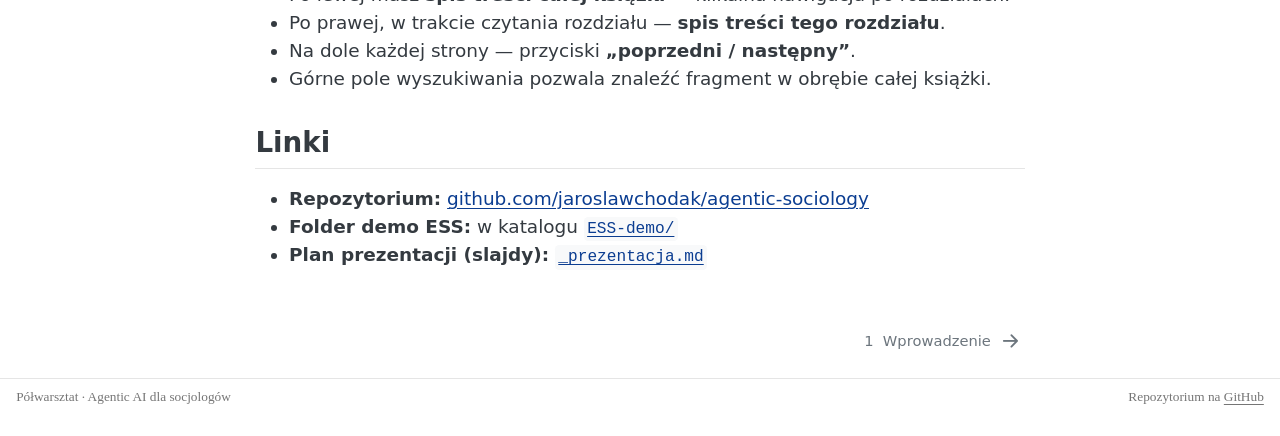
==== commit 69792840: "Built site for gh-pages" ====
--- a/index.html
+++ b/index.html
@@ -7,7 +7,7 @@
 <meta name="viewport" content="width=device-width, initial-scale=1.0, user-scalable=yes">
 
 <meta name="author" content="Jarosław Chodak">
-<meta name="dcterms.date" content="2026-05-17">
+<meta name="dcterms.date" content="2026-05-19">
 
 <title>Nowy warsztat socjologa</title>
 <style>
@@ -138,32 +138,32 @@
 </li>
         <li class="sidebar-item">
   <div class="sidebar-item-container"> 
-  <a href="./03-krajobraz.html" class="sidebar-item-text sidebar-link">
- <span class="menu-text"><span class="chapter-number">3</span>&nbsp; <span class="chapter-title">Krajobraz narzędzi</span></span></a>
+  <a href="./03-projekt.html" class="sidebar-item-text sidebar-link">
+ <span class="menu-text"><span class="chapter-number">3</span>&nbsp; <span class="chapter-title">Projekt jako warsztat</span></span></a>
   </div>
 </li>
         <li class="sidebar-item">
   <div class="sidebar-item-container"> 
-  <a href="./04-jak-rozmawiac.html" class="sidebar-item-text sidebar-link">
- <span class="menu-text"><span class="chapter-number">4</span>&nbsp; <span class="chapter-title">Jak rozmawiać z agentem</span></span></a>
+  <a href="./04-krajobraz.html" class="sidebar-item-text sidebar-link">
+ <span class="menu-text"><span class="chapter-number">4</span>&nbsp; <span class="chapter-title">Krajobraz narzędzi i pierwsza decyzja etyczna</span></span></a>
   </div>
 </li>
         <li class="sidebar-item">
   <div class="sidebar-item-container"> 
-  <a href="./05-case-study-ess.html" class="sidebar-item-text sidebar-link">
- <span class="menu-text"><span class="chapter-number">5</span>&nbsp; <span class="chapter-title">Case Study — European Social Survey</span></span></a>
+  <a href="./05-case-study.html" class="sidebar-item-text sidebar-link">
+ <span class="menu-text"><span class="chapter-number">5</span>&nbsp; <span class="chapter-title">Case study — sto streszczeń</span></span></a>
   </div>
 </li>
         <li class="sidebar-item">
   <div class="sidebar-item-container"> 
   <a href="./06-zastosowania.html" class="sidebar-item-text sidebar-link">
- <span class="menu-text"><span class="chapter-number">6</span>&nbsp; <span class="chapter-title">Zastosowania w socjologii</span></span></a>
+ <span class="menu-text"><span class="chapter-number">6</span>&nbsp; <span class="chapter-title">Zastosowania i granica delegacji</span></span></a>
   </div>
 </li>
         <li class="sidebar-item">
   <div class="sidebar-item-container"> 
   <a href="./07-friction.html" class="sidebar-item-text sidebar-link">
- <span class="menu-text"><span class="chapter-number">7</span>&nbsp; <span class="chapter-title">Etyka i napięcia</span></span></a>
+ <span class="menu-text"><span class="chapter-number">7</span>&nbsp; <span class="chapter-title">Refleksyjność, higiena, disclosure</span></span></a>
   </div>
 </li>
         <li class="sidebar-item">
@@ -184,6 +184,7 @@
   <ul>
   <li><a href="#przedmowa" id="toc-przedmowa" class="nav-link active" data-scroll-target="#przedmowa">Przedmowa</a>
   <ul class="collapse">
+  <li><a href="#punkt-wyjścia-folder-z-poniedziałkowego-poranka" id="toc-punkt-wyjścia-folder-z-poniedziałkowego-poranka" class="nav-link" data-scroll-target="#punkt-wyjścia-folder-z-poniedziałkowego-poranka">Punkt wyjścia — folder z poniedziałkowego poranka</a></li>
   <li><a href="#o-czym-jest-ten-materiał" id="toc-o-czym-jest-ten-materiał" class="nav-link" data-scroll-target="#o-czym-jest-ten-materiał">O czym jest ten materiał</a></li>
   <li><a href="#czego-się-dowiesz" id="toc-czego-się-dowiesz" class="nav-link" data-scroll-target="#czego-się-dowiesz">Czego się dowiesz</a></li>
   <li><a href="#jak-korzystać-z-tej-książki" id="toc-jak-korzystać-z-tej-książki" class="nav-link" data-scroll-target="#jak-korzystać-z-tej-książki">Jak korzystać z tej książki</a></li>
@@ -215,7 +216,7 @@
     <div>
     <div class="quarto-title-meta-heading">Opublikowano</div>
     <div class="quarto-title-meta-contents">
-      <p class="date">2026-05-17</p>
+      <p class="date">2026-05-19</p>
     </div>
   </div>
   
@@ -229,7 +230,7 @@
 
 <section id="przedmowa" class="level1 unnumbered">
 <h1 class="unnumbered">Przedmowa</h1>
-<p>To materiały do <strong>półwarsztatu (75 minut)</strong> dla pracowników naukowych i doktorantów nauk społecznych i humanistycznych — początkujących w obszarze AI. Pokaz „od czatu do systemu agentowego” z pełną demonstracją na danych European Social Survey (ESS).</p>
+<p>To materiały do <strong>półwarsztatu (75 minut)</strong> dla pracowników naukowych i doktorantów nauk społecznych i humanistycznych — początkujących w obszarze AI. Pokaz „od czatu do systemu agentowego” z konkretną demonstracją na korpusie literaturowym i danych European Social Survey (ESS).</p>
 <div class="callout callout-style-default callout-note callout-titled" title="Dla kogo to repozytorium">
 <div class="callout-header d-flex align-content-center">
 <div class="callout-icon-container">
@@ -243,6 +244,11 @@
 <p>Tekst tutaj nie jest klasyczną prezentacją — to <strong>wersja do czytania</strong> dla osób, które albo nie były na warsztacie, albo chcą wrócić do treści po sesji. Slajdy do projekcji prowadzę z innego narzędzia; tutaj jest wszystko spisane w spokojnym, czytelnym formacie.</p>
 </div>
 </div>
+<section id="punkt-wyjścia-folder-z-poniedziałkowego-poranka" class="level2">
+<h2 class="anchored" data-anchor-id="punkt-wyjścia-folder-z-poniedziałkowego-poranka">Punkt wyjścia — folder z poniedziałkowego poranka</h2>
+<p>Wyobraźcie sobie folder na własnym dysku, w którym leżą streszczenia trzystu artykułów. W poniedziałek rano otwieracie laptop, mówicie: „przeczytaj wszystko, pogrupuj tematycznie, wskaż luki i zapisz raport”. Wracacie po kawę. Raport czeka — z listą plików, których agent użył, i z miejscami, gdzie sam się waha.</p>
+<p>To nie jest scenariusz z przyszłości. To tryb pracy, który już istnieje — z narzędziami, które macie na swoich laptopach. A mimo to większość z nas pracuje wciąż zupełnie inaczej. Dlaczego? Bo nikt nam nie pokazał różnicy między modelem językowym, chatbotem a agentem. To trzy różne rzeczy. I tylko ostatnia z nich zmienia warsztat naukowy — bardziej, niż się wydaje.</p>
+</section>
 <section id="o-czym-jest-ten-materiał" class="level2">
 <h2 class="anchored" data-anchor-id="o-czym-jest-ten-materiał">O czym jest ten materiał</h2>
 <p>Nie musisz być programistą.</p>
@@ -265,7 +271,7 @@
 <p><strong>Co to JEST</strong></p>
 <ul>
 <li>✅ Mapa nowego krajobrazu narzędzi</li>
-<li>✅ Pokaz pełnego pipeline’u badawczego z agentem</li>
+<li>✅ Pełny pipeline badawczy z agentem</li>
 <li>✅ Rozróżnienie <em>czatu</em> od <em>systemu agentowego</em></li>
 <li>✅ Rozmowa o etyce i odpowiedzialności</li>
 </ul>
@@ -286,7 +292,7 @@
 <ul>
 <li><strong>Repozytorium:</strong> <a href="https://github.com/jaroslawchodak/agentic-sociology">github.com/jaroslawchodak/agentic-sociology</a></li>
 <li><strong>Folder demo ESS:</strong> w katalogu <a href="https://github.com/jaroslawchodak/agentic-sociology/tree/main/ESS-demo"><code>ESS-demo/</code></a></li>
-<li><strong>Plan warsztatu (75 min):</strong> <a href="https://github.com/jaroslawchodak/agentic-sociology/blob/main/new-plan.md"><code>new-plan.md</code></a></li>
+<li><strong>Plan prezentacji (slajdy):</strong> <a href="https://github.com/jaroslawchodak/agentic-sociology/blob/main/_prezentacja.md"><code>_prezentacja.md</code></a></li>
 </ul>
 
 
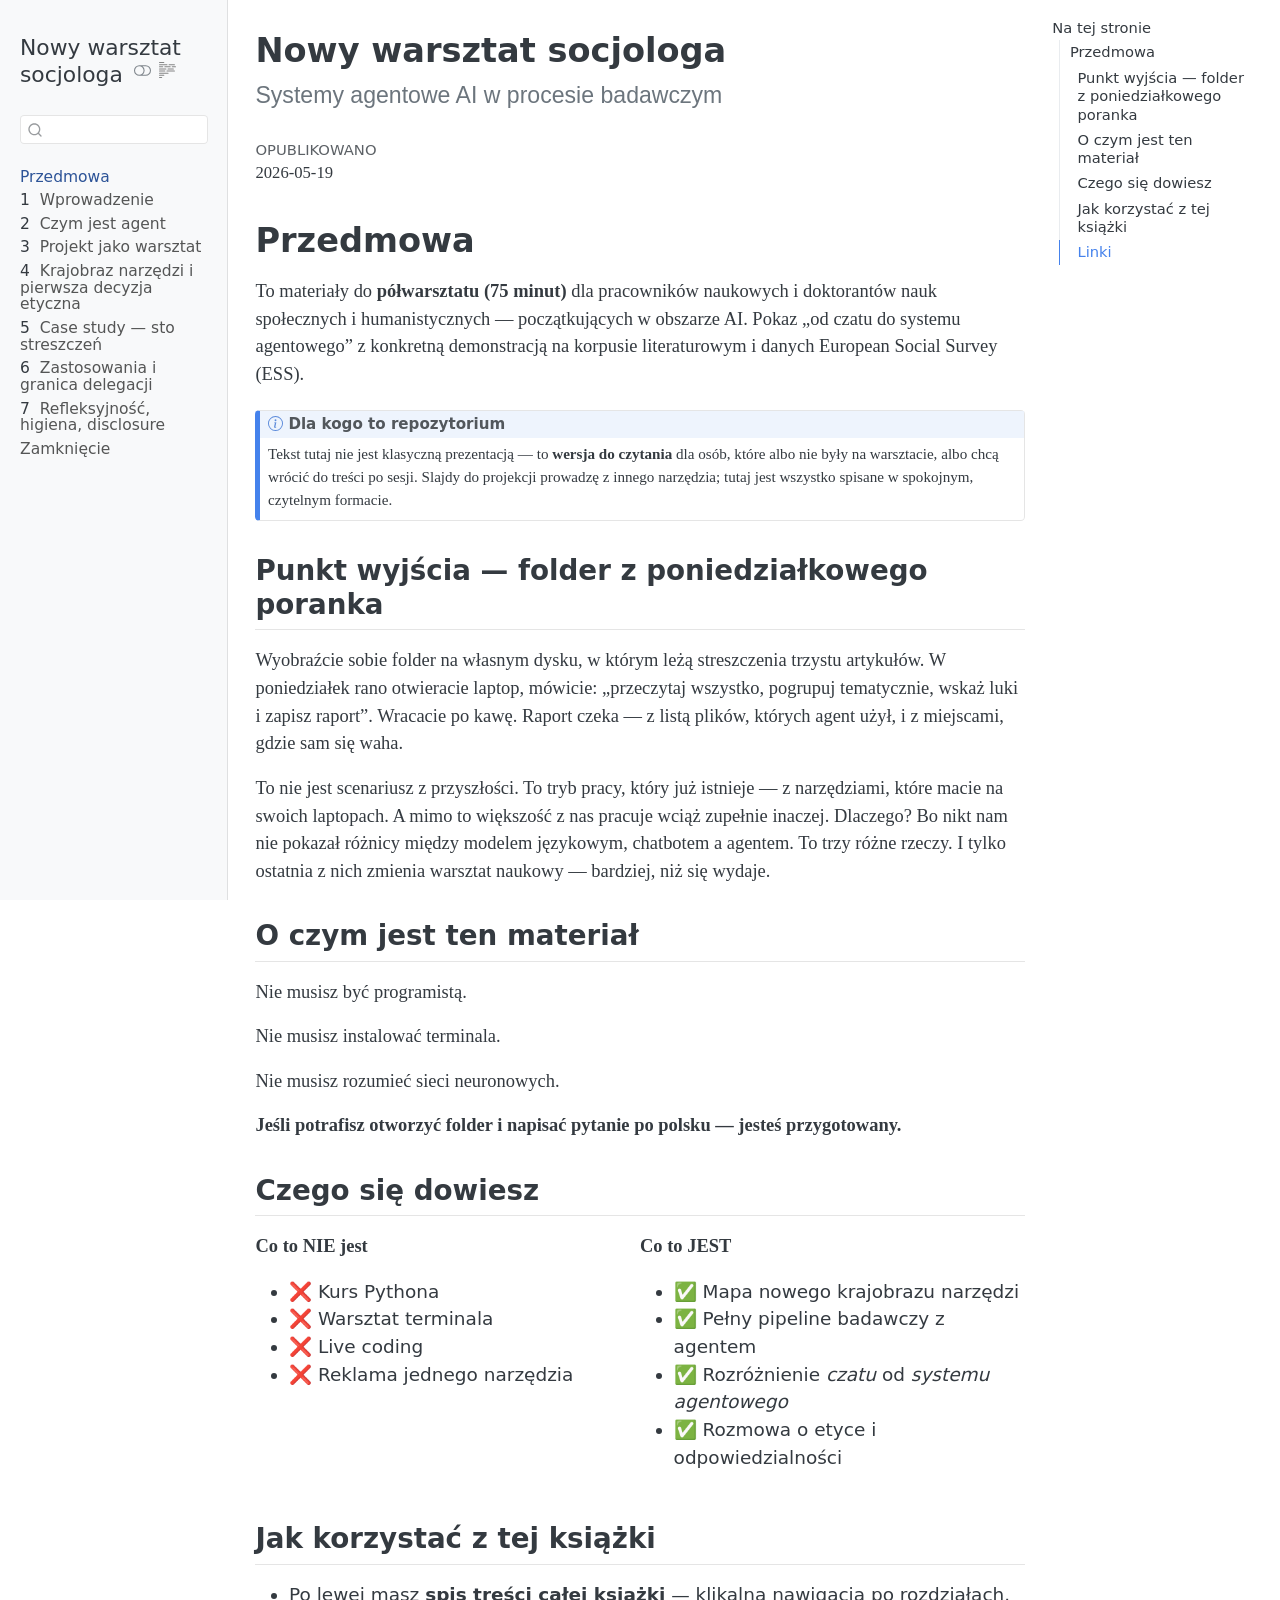
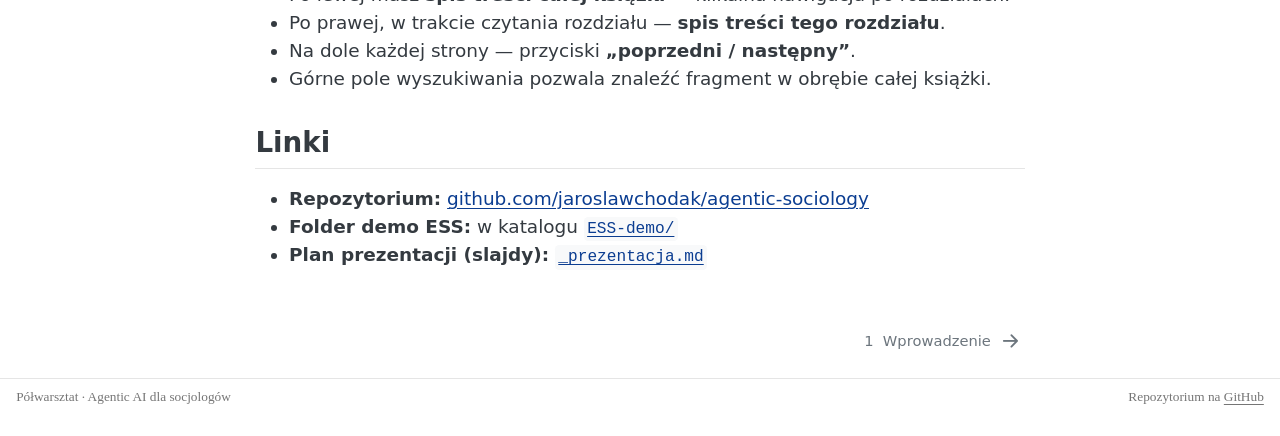
==== commit 5234e420: "Built site for gh-pages" ====
--- a/index.html
+++ b/index.html
@@ -6,7 +6,6 @@
 
 <meta name="viewport" content="width=device-width, initial-scale=1.0, user-scalable=yes">
 
-<meta name="author" content="Jarosław Chodak">
 <meta name="dcterms.date" content="2026-05-19">
 
 <title>Nowy warsztat socjologa</title>
@@ -206,12 +205,6 @@
 
 <div class="quarto-title-meta">
 
-    <div>
-    <div class="quarto-title-meta-heading">Autor</div>
-    <div class="quarto-title-meta-contents">
-             <p>Jarosław Chodak </p>
-          </div>
-  </div>
     
     <div>
     <div class="quarto-title-meta-heading">Opublikowano</div>
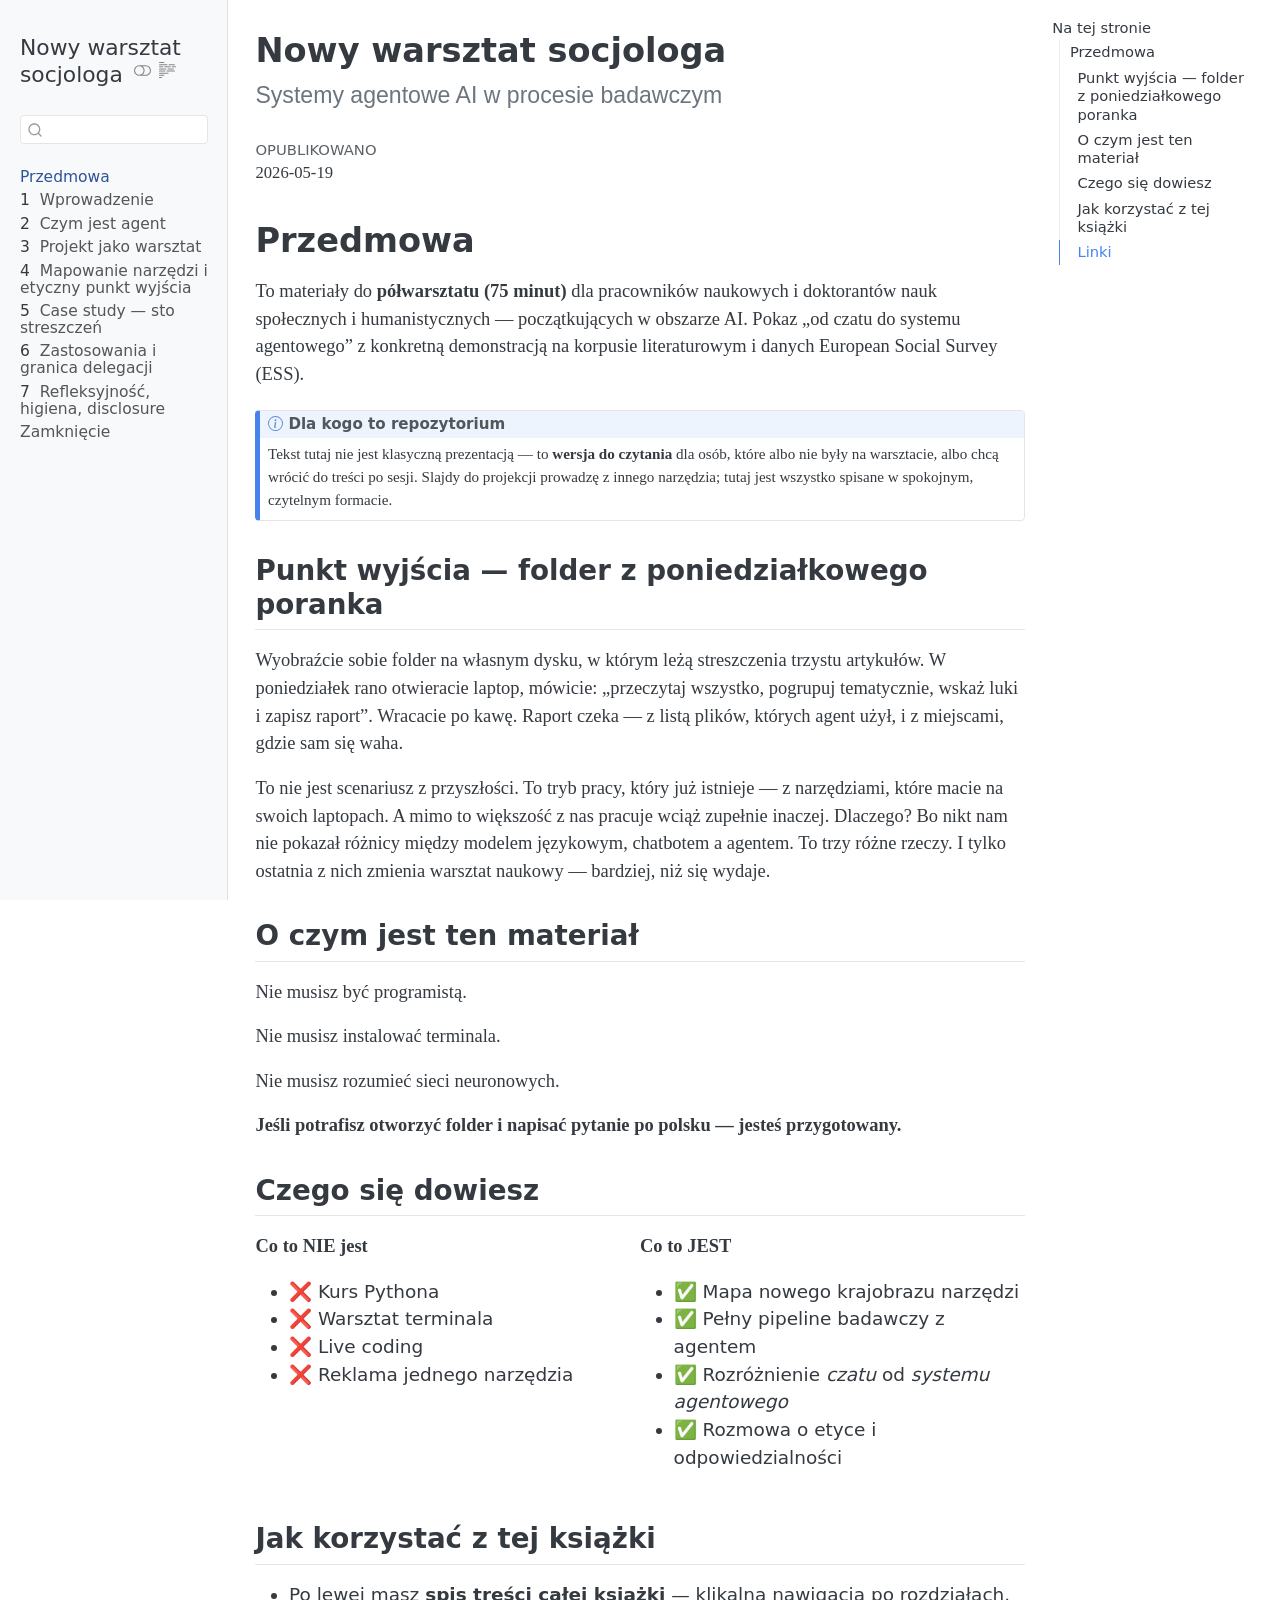
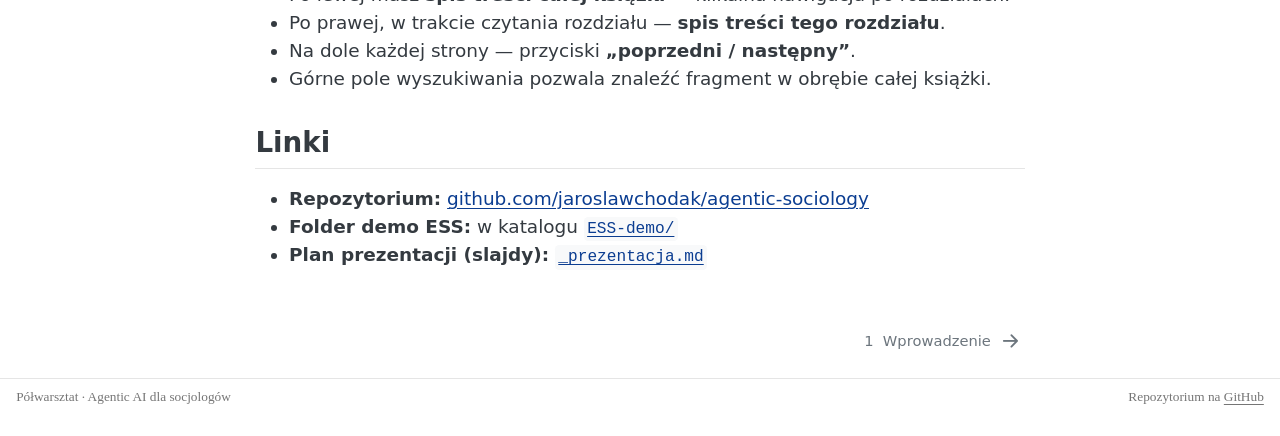
==== commit 8da1b708: "Built site for gh-pages" ====
--- a/index.html
+++ b/index.html
@@ -144,7 +144,7 @@
         <li class="sidebar-item">
   <div class="sidebar-item-container"> 
   <a href="./04-krajobraz.html" class="sidebar-item-text sidebar-link">
- <span class="menu-text"><span class="chapter-number">4</span>&nbsp; <span class="chapter-title">Krajobraz narzędzi i pierwsza decyzja etyczna</span></span></a>
+ <span class="menu-text"><span class="chapter-number">4</span>&nbsp; <span class="chapter-title">Mapowanie narzędzi i etyczny punkt wyjścia</span></span></a>
   </div>
 </li>
         <li class="sidebar-item">
